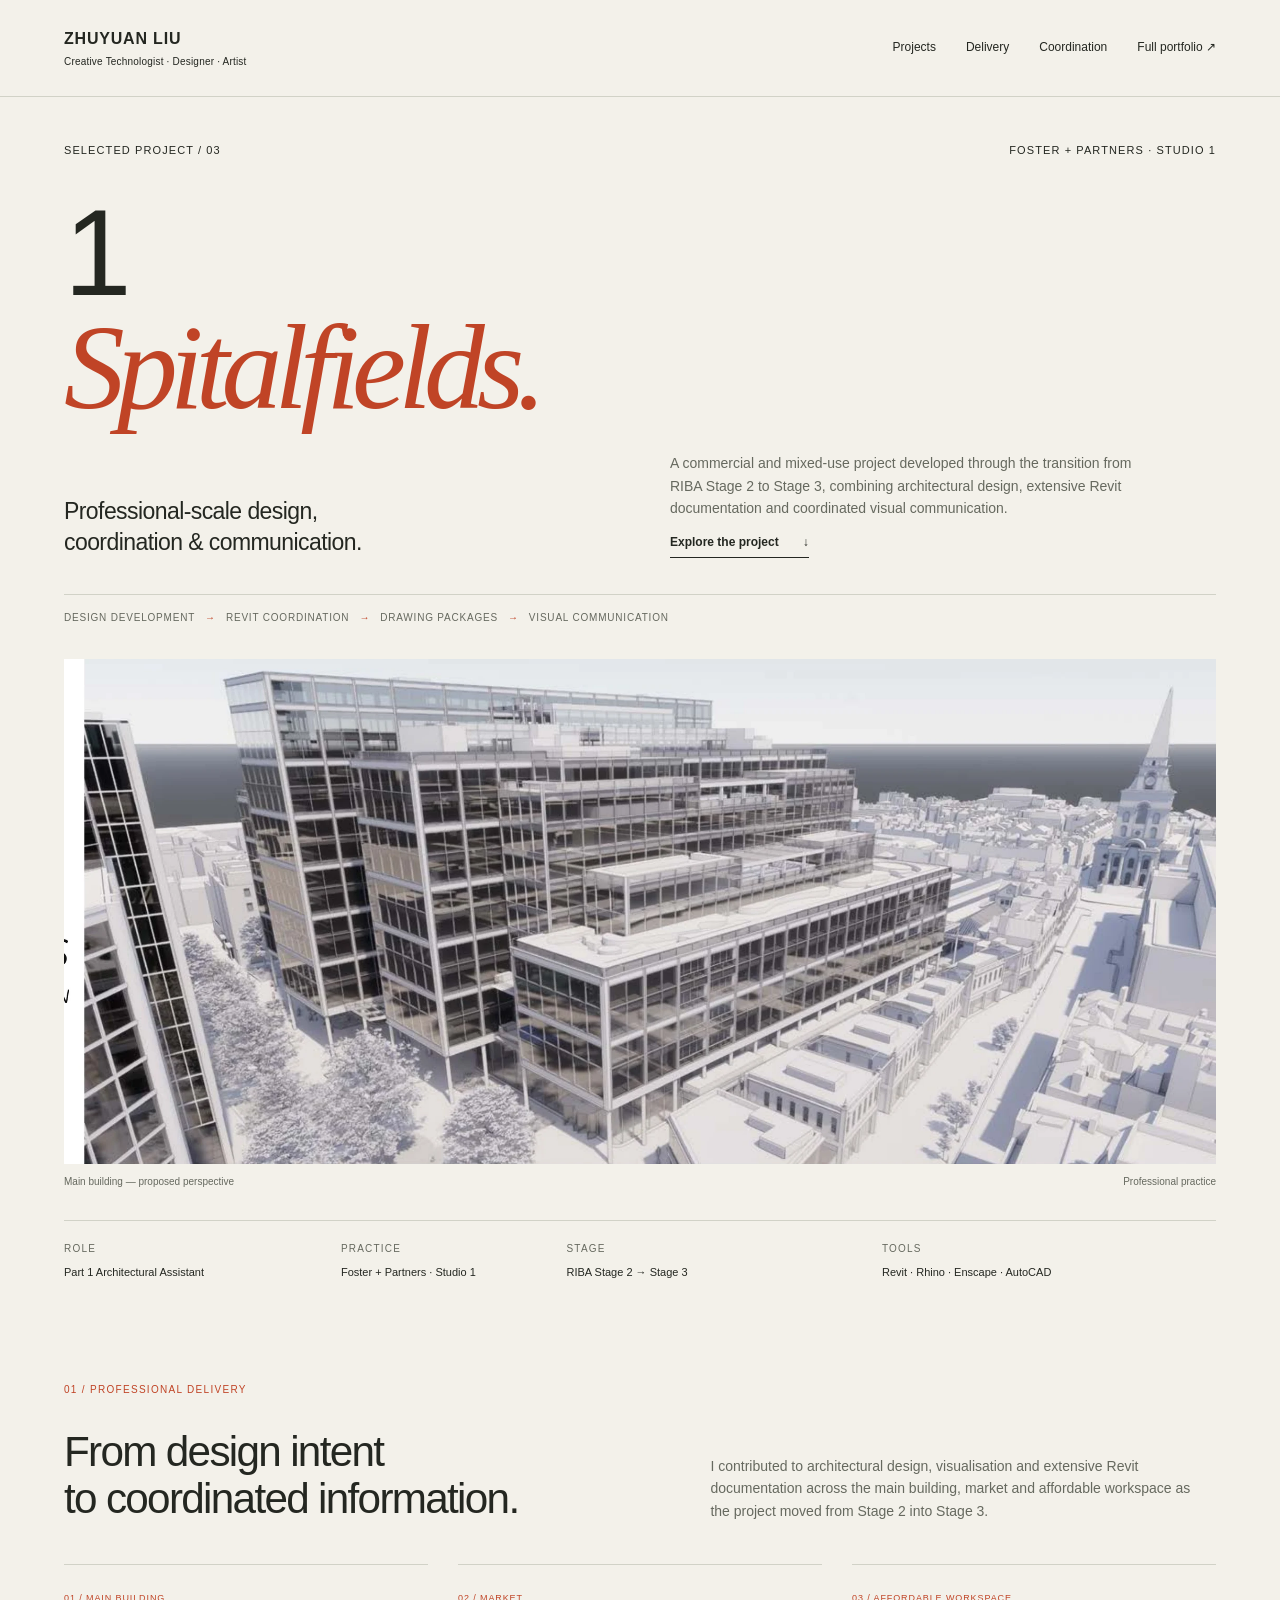
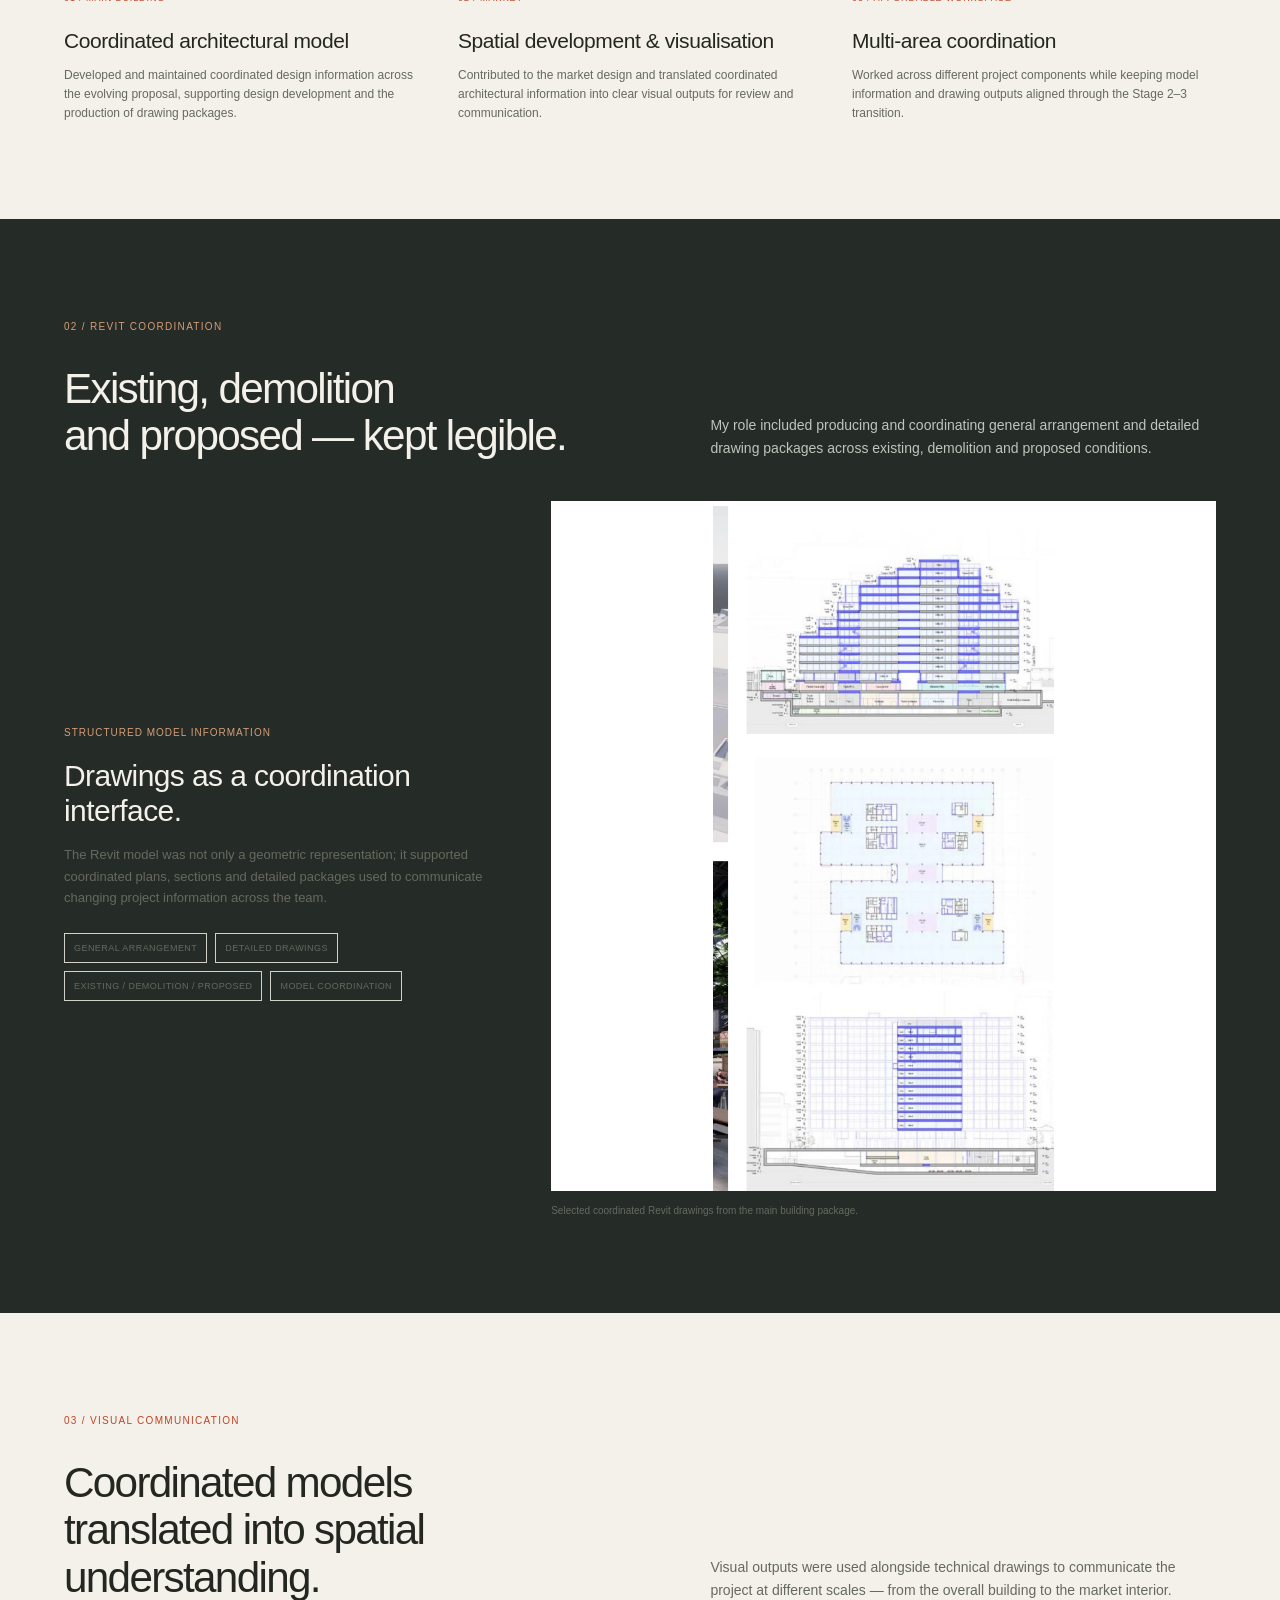
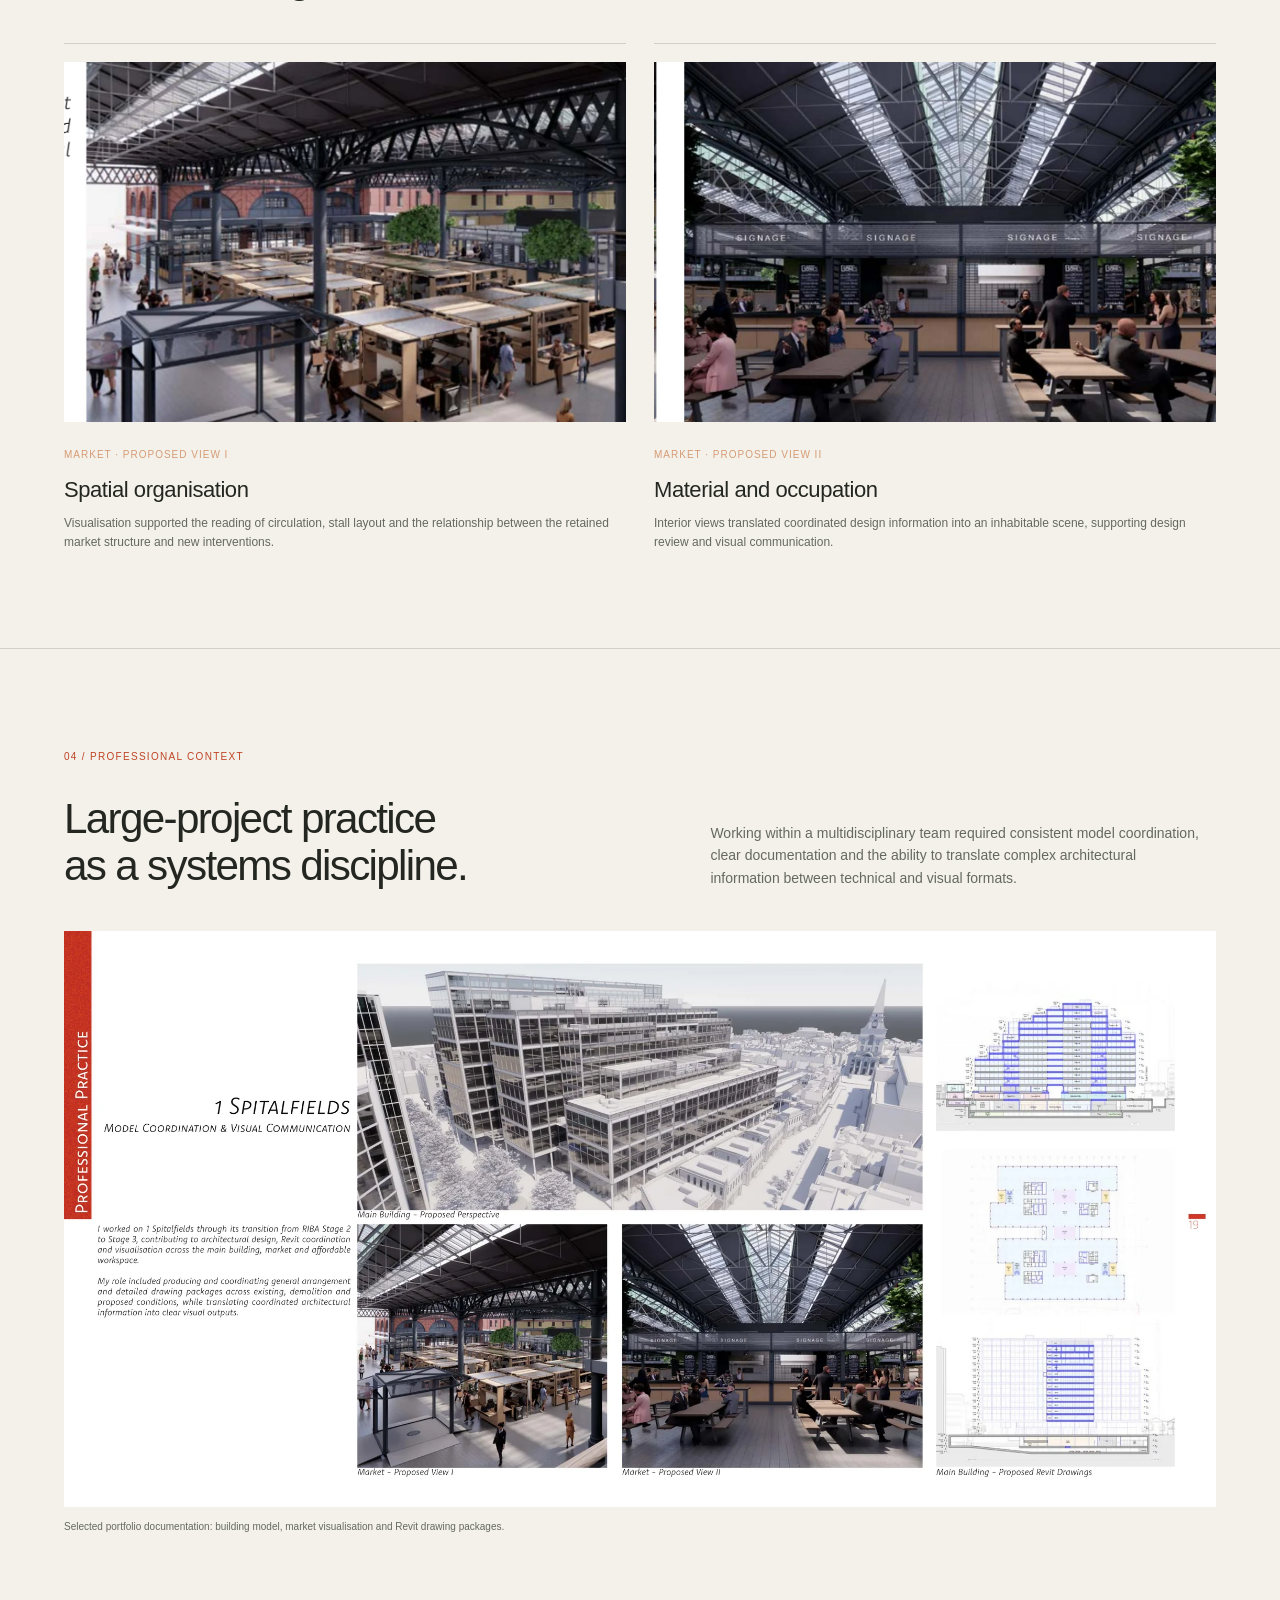
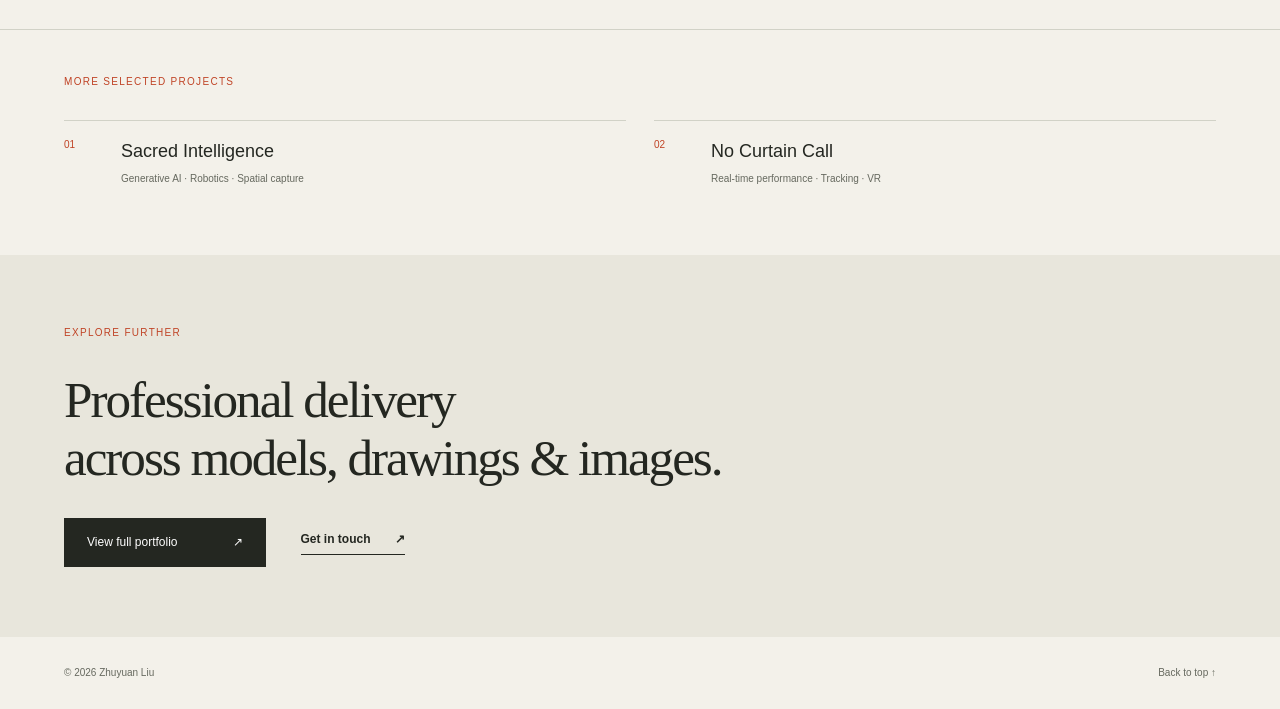
==== projects/1-spitalfields/index.html @ cf93a6d5 "Add files via upload" ====
<!doctype html>
<html lang="en"><head><meta charset="utf-8"><meta name="viewport" content="width=device-width,initial-scale=1"><title>1 Spitalfields — Zhuyuan Liu</title><meta name="description" content="Professional practice at Foster + Partners: architectural design, Revit model coordination, drawing packages and visual communication from RIBA Stage 2 to Stage 3."><meta name="theme-color" content="#f3f1ea"><link rel="icon" href="../../favicon.svg" type="image/svg+xml"><link rel="stylesheet" href="../../style.css"></head><body>
<a class="skip" href="#main">Skip to content</a><header class="header"><a class="wordmark" href="../../">ZHUYUAN LIU<span>Creative Technologist · Designer · Artist</span></a><nav aria-label="Main navigation"><a href="../../#projects">Projects</a><a href="#delivery">Delivery</a><a href="#coordination">Coordination</a><a href="../../Portfolio_Zhuyuan_Liu.pdf" target="_blank" rel="noopener">Full portfolio ↗</a></nav></header>
<main id="main"><section class="hero wrap project-hero" id="top"><div class="eyebrow"><span>Selected project / 03</span><span>Foster + Partners · Studio 1</span></div><h1>1<br><em>Spitalfields.</em></h1><div class="hero-intro"><p>Professional-scale design,<br>coordination & communication.</p><div><p class="intro-small">A commercial and mixed-use project developed through the transition from RIBA Stage 2 to Stage 3, combining architectural design, extensive Revit documentation and coordinated visual communication.</p><div class="hero-actions"><a class="text-link" href="#delivery">Explore the project <span>↓</span></a></div></div></div>
<div class="hero-flow"><span>Design development</span><i>→</i><span>Revit coordination</span><i>→</i><span>Drawing packages</span><i>→</i><span>Visual communication</span></div><figure class="hero-image"><img src="../../assets/spitalfields/hero.webp" alt="Proposed perspective of 1 Spitalfields coordinated architectural model" fetchpriority="high"><figcaption><span>Main building — proposed perspective</span><span>Professional practice</span></figcaption></figure>
<div class="project-meta"><div><span>Role</span>Part 1 Architectural Assistant</div><div><span>Practice</span>Foster + Partners · Studio 1</div><div><span>Stage</span>RIBA Stage 2 → Stage 3</div><div><span>Tools</span>Revit · Rhino · Enscape · AutoCAD</div></div></section>
<section class="wrap section" id="delivery"><div class="section-label">01 / Professional delivery</div><div class="section-heading"><h2>From design intent<br>to coordinated information.</h2><p>I contributed to architectural design, visualisation and extensive Revit documentation across the main building, market and affordable workspace as the project moved from Stage 2 into Stage 3.</p></div>
<div class="professional-grid"><article><span>01 / Main building</span><h3>Coordinated architectural model</h3><p>Developed and maintained coordinated design information across the evolving proposal, supporting design development and the production of drawing packages.</p></article><article><span>02 / Market</span><h3>Spatial development & visualisation</h3><p>Contributed to the market design and translated coordinated architectural information into clear visual outputs for review and communication.</p></article><article><span>03 / Affordable workspace</span><h3>Multi-area coordination</h3><p>Worked across different project components while keeping model information and drawing outputs aligned through the Stage 2–3 transition.</p></article></div></section>
<section class="system-section" id="coordination"><div class="wrap section"><div class="section-label">02 / Revit coordination</div><div class="section-heading"><h2>Existing, demolition<br>and proposed — kept legible.</h2><p>My role included producing and coordinating general arrangement and detailed drawing packages across existing, demolition and proposed conditions.</p></div><div class="case-grid coord-grid"><div class="case-copy"><span class="small-label">Structured model information</span><h3>Drawings as a coordination interface.</h3><p>The Revit model was not only a geometric representation; it supported coordinated plans, sections and detailed packages used to communicate changing project information across the team.</p><div class="tag-row"><span>General arrangement</span><span>Detailed drawings</span><span>Existing / demolition / proposed</span><span>Model coordination</span></div></div><figure class="drawing-figure"><img src="../../assets/spitalfields/drawings.webp" alt="Selected Revit plans, sections and elevations for 1 Spitalfields"><figcaption class="caption">Selected coordinated Revit drawings from the main building package.</figcaption></figure></div></div></section>
<section class="wrap section"><div class="section-label">03 / Visual communication</div><div class="section-heading"><h2>Coordinated models<br>translated into spatial understanding.</h2><p>Visual outputs were used alongside technical drawings to communicate the project at different scales — from the overall building to the market interior.</p></div><div class="performance-grid market-grid"><article><img src="../../assets/spitalfields/market1.webp" alt="Proposed market view within 1 Spitalfields"><span class="small-label">Market · proposed view I</span><h3>Spatial organisation</h3><p>Visualisation supported the reading of circulation, stall layout and the relationship between the retained market structure and new interventions.</p></article><article><img src="../../assets/spitalfields/market2.webp" alt="Second proposed market view within 1 Spitalfields"><span class="small-label">Market · proposed view II</span><h3>Material and occupation</h3><p>Interior views translated coordinated design information into an inhabitable scene, supporting design review and visual communication.</p></article></div></section>
<section class="wrap section outcome-strip"><div class="section-label">04 / Professional context</div><div class="section-heading"><h2>Large-project practice<br>as a systems discipline.</h2><p>Working within a multidisciplinary team required consistent model coordination, clear documentation and the ability to translate complex architectural information between technical and visual formats.</p></div><figure class="board-figure"><img src="../../assets/spitalfields/board.webp" alt="Portfolio board summarising 1 Spitalfields"><figcaption class="caption">Selected portfolio documentation: building model, market visualisation and Revit drawing packages.</figcaption></figure></section>
<section class="project-switch wrap"><div class="section-label">More selected projects</div><div class="switch-grid"><a href="../sacred-intelligence/"><span>01</span><strong>Sacred Intelligence</strong><small>Generative AI · Robotics · Spatial capture</small></a><a href="../no-curtain-call/"><span>02</span><strong>No Curtain Call</strong><small>Real-time performance · Tracking · VR</small></a></div></section>
<section class="closing"><div class="wrap"><span class="section-label">Explore further</span><h2>Professional delivery<br>across models, drawings & images.</h2><div class="closing-links"><a class="button" href="../../Portfolio_Zhuyuan_Liu.pdf" target="_blank" rel="noopener">View full portfolio <span>↗</span></a><a class="text-link" href="mailto:zhuyuan.liu@outlook.com">Get in touch <span>↗</span></a></div></div></section></main><footer class="wrap"><span>© 2026 Zhuyuan Liu</span><a href="#top">Back to top ↑</a></footer><script src="../../script.js"></script></body></html>
---- style.css ----
:root{--paper:#f3f1ea;--ink:#242721;--muted:#66695f;--line:#d1d2c7;--accent:#c04426;--dark:#252c27}*{box-sizing:border-box}html{scroll-behavior:smooth;scroll-padding-top:95px}body{margin:0;background:var(--paper);color:var(--ink);font-family:Arial,Helvetica,sans-serif;font-size:16px;line-height:1.6}a{color:inherit;text-decoration:none}button{font:inherit;cursor:pointer}img{max-width:100%;display:block}figure,p,h1,h2,h3{margin:0}button,a{-webkit-tap-highlight-color:transparent}a:focus-visible,button:focus-visible{outline:3px solid var(--accent);outline-offset:5px}.wrap{max-width:1440px;margin:auto;padding-left:64px;padding-right:64px}.header{display:flex;justify-content:space-between;align-items:center;padding:26px 64px;border-bottom:1px solid var(--line);max-width:1600px;margin:auto}.wordmark{font-size:16px;font-weight:700;letter-spacing:.05em}.wordmark span{display:block;font-size:10px;font-weight:400;letter-spacing:.02em;margin-top:2px}.header nav{display:flex;gap:30px;font-size:12px}.header nav a:hover,.text-link:hover{color:var(--accent)}.eyebrow{display:flex;justify-content:space-between;font-size:11px;text-transform:uppercase;letter-spacing:.1em;margin-top:45px}h1{font-size:clamp(70px,9.5vw,142px);line-height:.93;font-weight:400;letter-spacing:-.07em;margin:38px 0 28px}h1 em{font-family:Georgia,'Times New Roman',serif;font-weight:400;color:var(--accent);letter-spacing:-.065em}.hero-intro{display:grid;grid-template-columns:1fr 1fr;gap:60px;align-items:end;margin-bottom:36px}.hero-intro>p{font-size:23px;line-height:1.35;letter-spacing:-.025em}.intro-small{max-width:480px;font-size:14px;color:var(--muted);margin-bottom:13px}.text-link{font-size:12px;font-weight:700;display:inline-flex;gap:24px;align-items:center;border-bottom:1px solid currentColor;padding-bottom:5px}.hero-image img{width:100%;aspect-ratio:2.28;object-fit:cover;object-position:center 55%}.hero-image figcaption{display:flex;justify-content:space-between;font-size:10px;color:var(--muted);padding-top:10px}.project-meta{display:grid;grid-template-columns:1fr .8fr 1.15fr 1.3fr;gap:20px;font-size:11px;margin-top:30px;border-top:1px solid var(--line);padding-top:20px}.project-meta span{display:block;color:var(--muted);font-size:10px;text-transform:uppercase;letter-spacing:.12em;margin-bottom:7px}.section{padding-top:100px;padding-bottom:95px}.section-label{display:block;text-transform:uppercase;font-size:10px;letter-spacing:.13em;color:var(--accent);margin-bottom:30px}.section-heading{display:grid;grid-template-columns:1.15fr 1fr;gap:65px;align-items:end;margin-bottom:42px}h2{font-size:clamp(30px,3.3vw,49px);font-weight:400;line-height:1.12;letter-spacing:-.04em}.section-heading>p{font-size:14px;color:var(--muted);max-width:490px}.demo-grid{display:grid;grid-template-columns:1fr 1fr;gap:32px}.video-cover{position:relative;border:0;padding:0;background:#d8d8ce;width:100%;overflow:hidden;text-align:left;color:#fff}.video-cover img{width:100%;height:330px;object-fit:cover;transition:transform .5s}.video-cover:hover img{transform:scale(1.03)}.video-cover:after{content:'';position:absolute;inset:45% 0 0;background:linear-gradient(transparent,#0009);pointer-events:none}.play{position:absolute;left:24px;bottom:51px;border:1px solid #fff9;border-radius:50%;display:grid;place-items:center;width:48px;height:48px;background:#0003;z-index:1;font-size:15px;padding-left:3px}.video-label{position:absolute;bottom:17px;left:24px;z-index:1;font-size:11px}.card-heading{display:flex;gap:18px;align-items:center;margin:25px 0 14px}.card-heading>span{font-family:Georgia,serif;color:var(--accent);font-style:italic;font-size:24px}h3{font-size:20px;font-weight:400;line-height:1.3;letter-spacing:-.02em}.demo p{font-size:13px;color:var(--muted);max-width:530px;margin-bottom:20px}.system-section{background:var(--dark);color:#f3f1ea}.system-section .section-label{color:#d69c76}.system-section .section-heading>p,.system-section p{color:#bec5bc}.tabs{display:flex;gap:30px;border-bottom:1px solid #ffffff30;margin-bottom:35px}.tabs button{border:0;border-bottom:2px solid transparent;color:#bdc5bb;background:none;padding:15px 0;font-size:13px}.tabs button[aria-selected=true]{color:#fff;border-color:#d69c76}.pipeline{padding:0;list-style:none;display:grid;grid-template-columns:repeat(5,1fr);gap:20px;margin:0 0 50px}.pipeline li{border-top:1px solid #ffffff40;padding-top:15px;position:relative}.pipeline li:not(:last-child):after{content:'→';position:absolute;right:0;top:11px;color:#d69c76}.pipeline span{font-size:9px;text-transform:uppercase;letter-spacing:.08em;color:#a6b2a6}.pipeline h3{margin:19px 0 10px;font-size:19px}.pipeline p{font-size:12px;max-width:190px}.flow-detail{border-top:1px solid #ffffff30;padding-top:35px;display:grid;grid-template-columns:1fr 1fr;gap:60px}.small-label{font-size:10px;color:#d69c76;text-transform:uppercase;letter-spacing:.1em}.flow-detail h3{font-size:25px;margin:13px 0}.flow-detail p{font-size:13px}.stats{display:flex;gap:50px;margin-top:25px}.stats strong{display:block;font-family:Georgia,serif;font-weight:400;font-size:32px}.stats span{font-size:10px;color:#bec5bc}.mural-strip{display:grid;grid-template-columns:repeat(4,1fr);gap:8px}.mural-strip img{width:100%;aspect-ratio:.65;object-fit:cover}.caption{font-size:10px!important;color:var(--muted);margin-top:12px;line-height:1.5}.detail-img{width:100%;max-height:280px;object-fit:contain;background:#fff}.decisions{display:grid;grid-template-columns:repeat(4,1fr);gap:30px;margin-bottom:65px}.decisions article{border-top:1px solid var(--line);padding-top:18px}.decisions article>span{font-size:11px;color:var(--accent)}.decisions h3{margin:20px 0 12px}.decisions p{font-size:13px;color:var(--muted)}.prototype-heading{display:flex;justify-content:space-between;align-items:start;gap:40px;margin-bottom:22px}.prototype-heading p{max-width:420px;font-size:12px;color:var(--muted)}.prototype-grid{display:grid;grid-template-columns:repeat(3,1fr);gap:22px}.prototype-grid img{width:100%;height:250px;object-fit:cover}.prototype-grid figcaption{font-size:11px;margin-top:14px;display:flex;gap:15px}.prototype-grid figcaption span{color:var(--accent)}.review{border-top:1px solid var(--line)}.review-grid{display:grid;grid-template-columns:1.25fr 1fr;gap:30px;margin-bottom:28px}.review-grid img{width:100%;height:360px;object-fit:cover}.closing{background:#e8e6dc;padding:70px 0}.closing h2{font-family:Georgia,serif;font-size:clamp(36px,4vw,58px);line-height:1.14}.closing p{font-size:13px;color:var(--muted);margin-top:20px}.closing-links{display:flex;gap:35px;align-items:center;margin-top:30px}.button{background:var(--ink);color:#fff;padding:15px 23px;font-size:12px;display:inline-flex;gap:55px}.button:hover{background:var(--accent)}footer{display:flex;justify-content:space-between;padding-top:28px!important;padding-bottom:28px!important;font-size:10px;color:var(--muted)}dialog{width:min(1000px,94vw);padding:20px;background:var(--paper);color:var(--ink);border:0;max-height:95vh}dialog::backdrop{background:#141b17dc}.dialog-bar{display:flex;justify-content:space-between;gap:20px;align-items:center;margin-bottom:16px;font-size:13px}#close-video{background:none;border:1px solid var(--line);padding:8px 13px;font-size:12px}#video-frame{aspect-ratio:16/9;background:#111}#video-frame iframe{width:100%;height:100%;border:0}dialog>p{font-size:12px;margin-top:14px}dialog>p a{text-decoration:underline}.skip{position:fixed;top:-60px;left:10px;background:white;padding:10px;z-index:10}.skip:focus{top:10px}[hidden]{display:none!important}
@media(min-width:1600px){.header{padding-left:144px;padding-right:144px}}
@media(max-width:900px){.wrap{padding-left:30px;padding-right:30px}.header{padding:22px 30px}.header nav{gap:18px}.project-meta{grid-template-columns:1fr 1fr}.section-heading{gap:35px;grid-template-columns:1fr 1fr}.video-cover img{height:260px}.decisions{grid-template-columns:1fr 1fr}.pipeline{gap:12px}.pipeline h3{font-size:16px}.flow-detail{gap:30px}.review-grid img{height:280px}.prototype-grid img{height:190px}}
@media(max-width:600px){.wrap{padding-left:22px;padding-right:22px}.header{padding:20px 22px;align-items:start}.wordmark{font-size:14px}.wordmark span{font-size:8px;max-width:165px}.header nav a:not(:last-child){display:none}.header nav{font-size:10px;padding-top:4px}.eyebrow{margin-top:28px;font-size:8px;gap:18px}.eyebrow span:last-child{text-align:right;max-width:150px}h1{font-size:clamp(64px,16vw,95px);margin-top:30px}.hero-intro{grid-template-columns:1fr;gap:20px;margin-bottom:27px}.hero-intro>p{font-size:21px}.hero-image img{aspect-ratio:1.35}.hero-image figcaption{font-size:8px;gap:20px}.hero-image figcaption span:last-child{text-align:right}.project-meta{font-size:10px;gap:19px}.section{padding-top:65px;padding-bottom:60px}.section-label{margin-bottom:22px}.section-heading{grid-template-columns:1fr;gap:20px;margin-bottom:30px}h2{font-size:34px}.section-heading>p{font-size:13px}.demo-grid{grid-template-columns:1fr;gap:40px}.video-cover img{height:auto;aspect-ratio:1.5}.tabs{gap:22px}.tabs button{font-size:11px}.pipeline{grid-template-columns:1fr;margin-bottom:32px;gap:0}.pipeline li{display:grid;grid-template-columns:90px 1fr;padding:17px 0;column-gap:10px}.pipeline span{grid-row:1/3;font-size:8px;padding-top:5px}.pipeline h3{margin:0 0 5px;font-size:18px}.pipeline p{max-width:none;font-size:12px}.pipeline li:not(:last-child):after{content:none}.flow-detail{grid-template-columns:1fr;gap:28px}.stats{gap:35px}.mural-strip img{aspect-ratio:.8}.decisions{gap:28px 20px;margin-bottom:40px}.decisions h3{font-size:19px;margin-top:12px}.decisions p{font-size:12px}.prototype-heading{display:block}.prototype-heading p{margin-top:12px}.prototype-grid{gap:12px;grid-template-columns:1fr}.prototype-grid img{height:auto;max-height:360px;object-fit:cover}.prototype-grid figure{margin-bottom:16px}.review-grid{grid-template-columns:1fr;gap:24px}.review-grid img{height:auto}.closing{padding:55px 0}.closing-links{gap:25px}.button{gap:20px;padding:13px 17px}.closing-links .text-link{font-size:11px}dialog{padding:12px}.dialog-bar{font-size:11px}}
@media(prefers-reduced-motion:reduce){html{scroll-behavior:auto}*{transition:none!important}}

/* BytePlus case-study additions */
.hero-actions{display:flex;gap:26px;align-items:center;flex-wrap:wrap}.button-link{border:0;background:none;color:inherit;padding:0}.hero-flow{display:flex;align-items:center;gap:10px;flex-wrap:wrap;border-top:1px solid var(--line);padding:15px 0 17px;margin-bottom:16px;font-size:10px;text-transform:uppercase;letter-spacing:.08em;color:var(--muted)}.hero-flow span{white-space:nowrap}.hero-flow i{font-style:normal;color:var(--accent)}.hero-flow strong{font-weight:400;color:var(--accent);margin:0 3px}.capture-section{border-top:1px solid var(--line)}.capture-grid{display:grid;grid-template-columns:1fr 1fr;gap:34px;margin-bottom:52px}.capture-story{border-top:1px solid var(--line);padding-top:20px}.capture-story h3{font-size:26px;max-width:540px;margin:13px 0 14px}.capture-story>p{font-size:13px;color:var(--muted);max-width:570px;margin-bottom:24px}.capture-reel{margin-top:8px}.capture-reel img{height:310px;object-position:center}.capture-survey figure{margin-top:24px}.capture-survey figure img{width:100%;height:310px;object-fit:contain;background:#eceae2}.capture-pipeline{list-style:none;padding:0;margin:0;display:grid;grid-template-columns:repeat(6,1fr);gap:15px}.capture-pipeline li{border-top:1px solid var(--line);padding:14px 8px 0 0;min-height:125px}.capture-pipeline li>span{display:block;color:var(--accent);font-size:9px;letter-spacing:.1em;margin-bottom:18px}.capture-pipeline strong{display:block;font-size:15px;font-weight:400;margin-bottom:8px}.capture-pipeline small{display:block;color:var(--muted);font-size:10px;line-height:1.45}.capture-principle{margin-top:34px;border-left:2px solid var(--accent);padding:4px 0 4px 18px;display:flex;gap:28px;align-items:baseline}.capture-principle span{font-size:9px;text-transform:uppercase;letter-spacing:.1em;color:var(--muted);white-space:nowrap}.capture-principle p{font-family:Georgia,'Times New Roman',serif;font-size:19px;font-style:italic}.operation{border-top:1px solid var(--line)}.operation-grid{display:grid;grid-template-columns:repeat(4,1fr);gap:30px;margin-bottom:46px}.operation-grid article{border-top:1px solid var(--line);padding-top:18px}.operation-grid article>span{font-size:9px;text-transform:uppercase;letter-spacing:.1em;color:var(--accent)}.operation-grid h3{margin:18px 0 11px;font-size:19px}.operation-grid p{font-size:12px;color:var(--muted)}.evidence-grid{display:grid;grid-template-columns:1.55fr .65fr;gap:28px;align-items:start}.evidence-grid img{width:100%;background:#fff}.evidence-wide img{max-height:430px;object-fit:contain}.evidence-small img{max-height:430px;object-fit:cover}
@media(max-width:900px){.capture-grid{gap:26px}.capture-story h3{font-size:22px}.capture-reel img,.capture-survey figure img{height:250px}.capture-pipeline{grid-template-columns:repeat(3,1fr);row-gap:26px}.operation-grid{grid-template-columns:1fr 1fr}.evidence-grid{grid-template-columns:1.25fr .75fr}}
@media(max-width:600px){.hero-actions{gap:18px}.hero-flow{gap:7px;font-size:8px;line-height:1.45}.capture-grid{grid-template-columns:1fr;gap:42px}.capture-story h3{font-size:23px}.capture-reel img,.capture-survey figure img{height:auto}.capture-pipeline{grid-template-columns:1fr 1fr;gap:20px 16px}.capture-pipeline li{min-height:110px}.capture-principle{display:block}.capture-principle p{margin-top:8px;font-size:17px}.operation-grid{grid-template-columns:1fr;gap:24px}.evidence-grid{grid-template-columns:1fr}}


/* Technical project book */
.documentation{border-top:1px solid var(--line)}
.doc-card{display:grid;grid-template-columns:1.25fr .75fr;gap:56px;border-top:1px solid var(--line);padding-top:28px}
.doc-copy h3{font-size:28px;max-width:620px;margin:14px 0 14px;font-weight:400;line-height:1.2}
.doc-copy>p{font-size:13px;color:var(--muted);max-width:650px}
.doc-topics{display:flex;flex-wrap:wrap;gap:8px;margin:26px 0 30px;max-width:700px}
.doc-topics span{border:1px solid var(--line);padding:8px 10px;font-size:9px;text-transform:uppercase;letter-spacing:.06em;color:var(--muted)}
.doc-button{width:max-content}
.doc-index{border-left:1px solid var(--line);padding-left:28px}
.doc-index div{display:grid;grid-template-columns:55px 1fr;border-top:1px solid var(--line);padding:16px 0 17px}
.doc-index div:first-child{border-top:0;padding-top:0}
.doc-index span{grid-row:1/3;color:var(--accent);font-size:10px;letter-spacing:.08em}
.doc-index strong{font-size:13px;font-weight:400}
.doc-index small{font-size:10px;color:var(--muted);margin-top:5px}
@media(max-width:900px){.doc-card{gap:34px}.doc-index{padding-left:22px}}
@media(max-width:600px){.doc-card{grid-template-columns:1fr;gap:38px}.doc-copy h3{font-size:23px}.doc-index{border-left:0;border-top:1px solid var(--line);padding:24px 0 0}.doc-topics{margin:22px 0 26px}.closing-links{flex-wrap:wrap}}

/* v4 multi-project portfolio */
.landing-hero{padding-top:76px;padding-bottom:82px;border-bottom:1px solid var(--line)}
.landing-hero h1{max-width:1050px;margin-bottom:56px}.landing-intro{display:grid;grid-template-columns:1.2fr .8fr;gap:80px;align-items:start}.landing-intro p:first-child{font-family:Georgia,'Times New Roman',serif;font-size:28px;line-height:1.25}.landing-intro p:last-child{max-width:470px;font-size:13px;color:var(--muted);line-height:1.65}
.landing-projects{padding-top:75px;padding-bottom:90px}.project-card{display:grid;grid-template-columns:1.25fr .75fr;gap:34px;border-top:1px solid var(--line);padding-top:22px;margin-bottom:66px;color:inherit}.project-card-row{display:grid;grid-template-columns:1fr 1fr;gap:34px}.project-card-row .project-card{display:block;margin-bottom:0}.project-card figure{overflow:hidden;background:#e7e4dc}.project-card figure img{width:100%;height:100%;object-fit:cover;transition:transform .45s ease}.project-card.feature figure{aspect-ratio:1.8}.project-card-row figure{aspect-ratio:1.45;margin-bottom:22px}.project-card:hover figure img{transform:scale(1.015)}.project-card-copy>span{font-size:9px;text-transform:uppercase;letter-spacing:.1em;color:var(--accent)}.project-card-copy h2{margin:14px 0 18px;font-size:clamp(36px,4.4vw,68px);line-height:.95}.project-card-row .project-card-copy h2{font-size:clamp(32px,3vw,48px)}.project-card-copy p{font-size:13px;color:var(--muted);max-width:520px;line-height:1.65;margin-bottom:20px}.project-card-copy small{font-size:9px;text-transform:uppercase;letter-spacing:.06em;color:var(--muted)}
.landing-note{background:var(--ink);color:#f2f0e8;padding:72px 0}.landing-note .section-label{color:#aab1aa}.landing-capabilities{display:grid;grid-template-columns:repeat(3,1fr);gap:32px;margin-top:36px}.landing-capabilities div{border-top:1px solid #59615b;padding-top:17px}.landing-capabilities strong{display:block;font-family:Georgia,serif;font-size:22px;font-weight:400;margin-bottom:11px}.landing-capabilities span{font-size:11px;color:#b8beb9;line-height:1.55}
.project-hero .hero-image img{max-height:650px;object-fit:cover}.case-grid{display:grid;grid-template-columns:1.18fr .82fr;gap:44px;align-items:center}.case-grid figure img{width:100%;max-height:610px;object-fit:cover}.case-copy h3{font-size:30px;font-weight:400;line-height:1.18;margin:14px 0 16px}.case-copy p{font-size:13px;color:var(--muted);line-height:1.65}.two-up figure img{object-fit:contain;background:#ebe9e1}.compact-pipeline{grid-template-columns:repeat(4,1fr)}
.performance-grid{display:grid;grid-template-columns:1fr 1fr;gap:28px}.performance-grid article{border-top:1px solid var(--line);padding-top:18px}.performance-grid img{width:100%;height:390px;object-fit:cover;margin-bottom:18px}.performance-grid h3{font-size:22px;font-weight:400;margin:10px 0 10px}.performance-grid p{font-size:12px;color:var(--muted);line-height:1.6}.outcome-strip{border-top:1px solid var(--line)}.board-figure img{width:100%;max-height:780px;object-fit:contain;background:#ebe9e1}
.project-switch{padding-top:44px;padding-bottom:64px;border-top:1px solid var(--line)}.switch-grid{display:grid;grid-template-columns:1fr 1fr;gap:28px}.switch-grid a{border-top:1px solid var(--line);padding:16px 0 4px;display:grid;grid-template-columns:45px 1fr;gap:5px 12px;color:inherit}.switch-grid span{grid-row:1/3;color:var(--accent);font-size:10px}.switch-grid strong{font-size:18px;font-weight:400}.switch-grid small{font-size:10px;color:var(--muted)}
.professional-grid{display:grid;grid-template-columns:repeat(3,1fr);gap:30px}.professional-grid article{border-top:1px solid var(--line);padding-top:18px}.professional-grid span{font-size:9px;text-transform:uppercase;letter-spacing:.1em;color:var(--accent)}.professional-grid h3{font-size:21px;font-weight:400;margin:18px 0 12px}.professional-grid p{font-size:12px;color:var(--muted);line-height:1.6}.coord-grid{grid-template-columns:.8fr 1.2fr}.drawing-figure img{max-height:690px!important;object-fit:contain!important;background:#fff}.tag-row{display:flex;flex-wrap:wrap;gap:8px;margin-top:24px}.tag-row span{border:1px solid var(--line);padding:7px 9px;font-size:9px;color:var(--muted);text-transform:uppercase;letter-spacing:.05em}.market-grid img{height:360px}
@media(max-width:900px){.landing-intro{gap:35px}.project-card{grid-template-columns:1fr 1fr}.case-grid{gap:28px}.performance-grid img{height:300px}.professional-grid{grid-template-columns:1fr 1fr}.coord-grid{grid-template-columns:1fr 1fr}}
@media(max-width:600px){.landing-hero{padding-top:46px;padding-bottom:55px}.landing-intro{grid-template-columns:1fr;gap:20px}.landing-intro p:first-child{font-size:22px}.project-card,.project-card-row{grid-template-columns:1fr}.project-card.feature figure,.project-card-row figure{aspect-ratio:1.35}.project-card.feature .project-card-copy{margin-top:20px}.project-card-row{gap:52px}.landing-capabilities{grid-template-columns:1fr;gap:25px}.case-grid,.performance-grid,.coord-grid{grid-template-columns:1fr}.case-grid{gap:28px}.compact-pipeline{grid-template-columns:1fr}.performance-grid img,.market-grid img{height:auto;max-height:420px}.professional-grid{grid-template-columns:1fr}.switch-grid{grid-template-columns:1fr}.project-hero .hero-image img{height:auto}.board-figure img{max-height:none}}
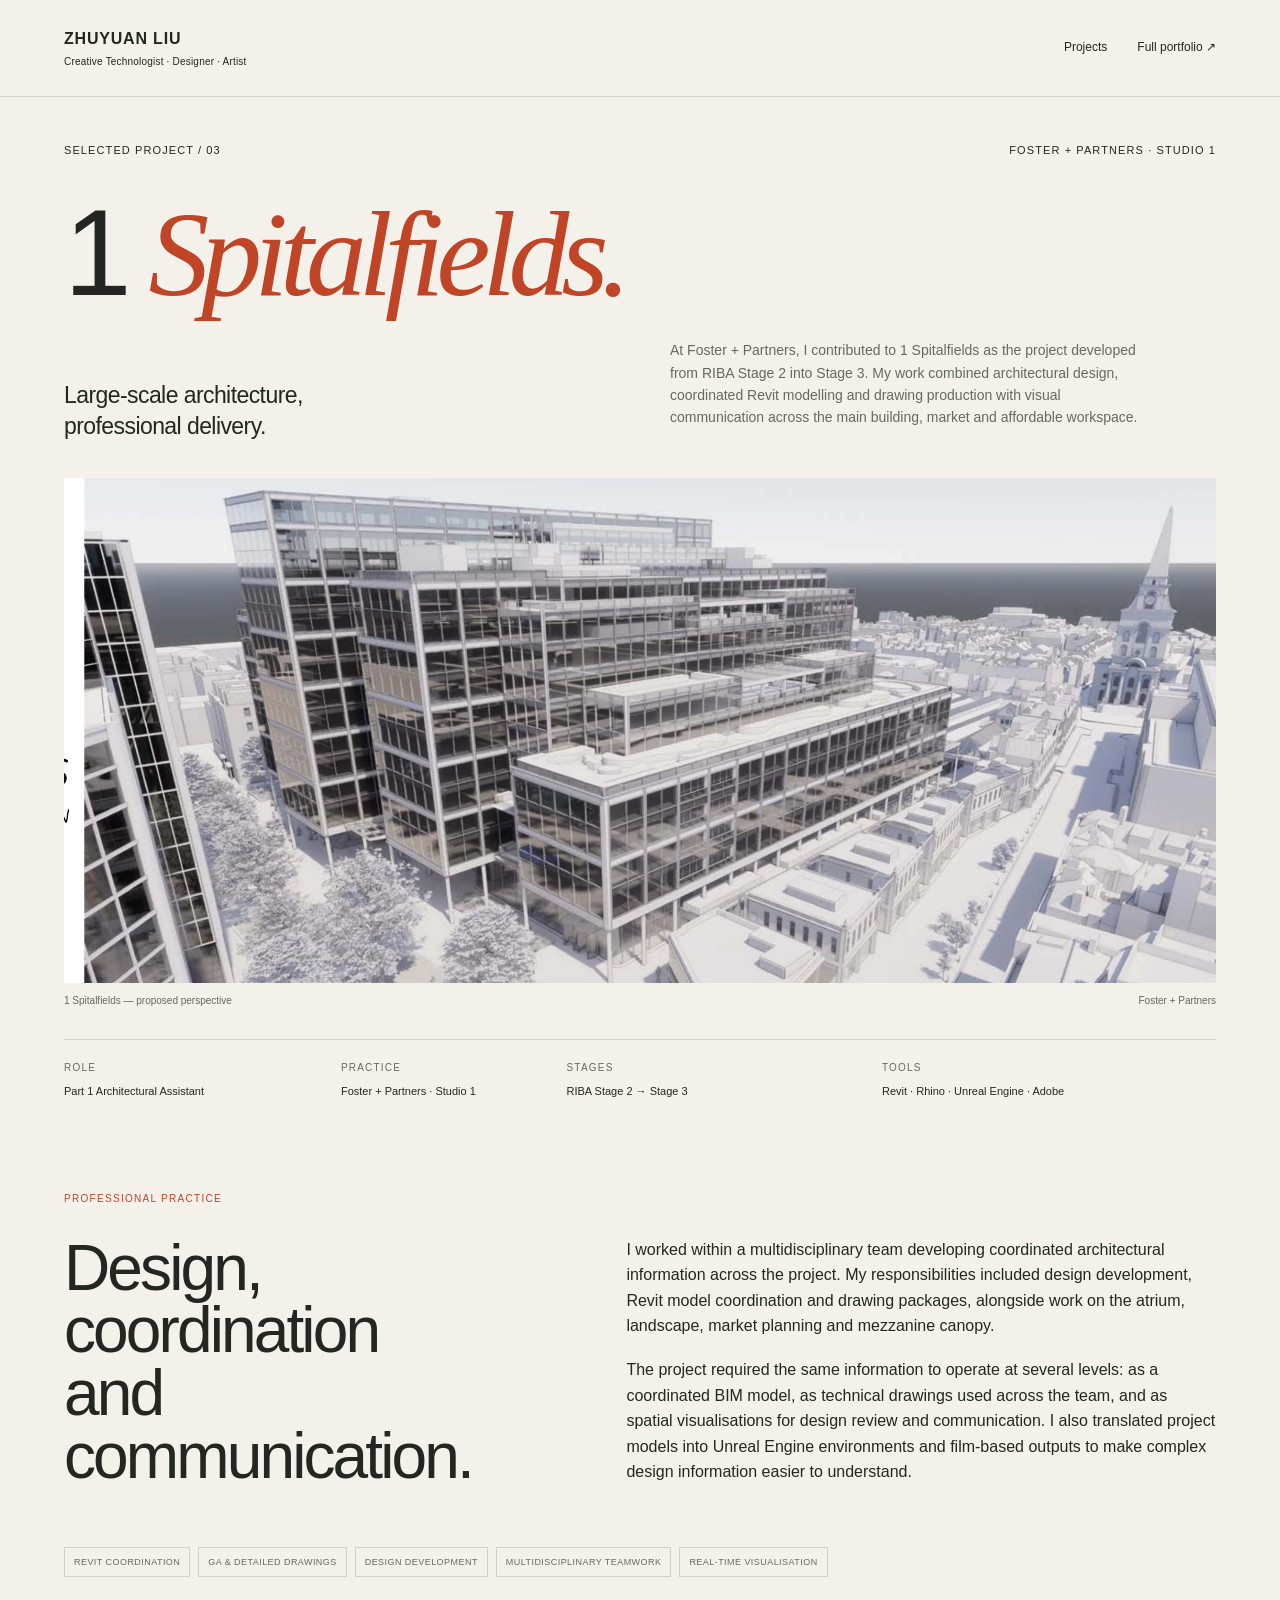
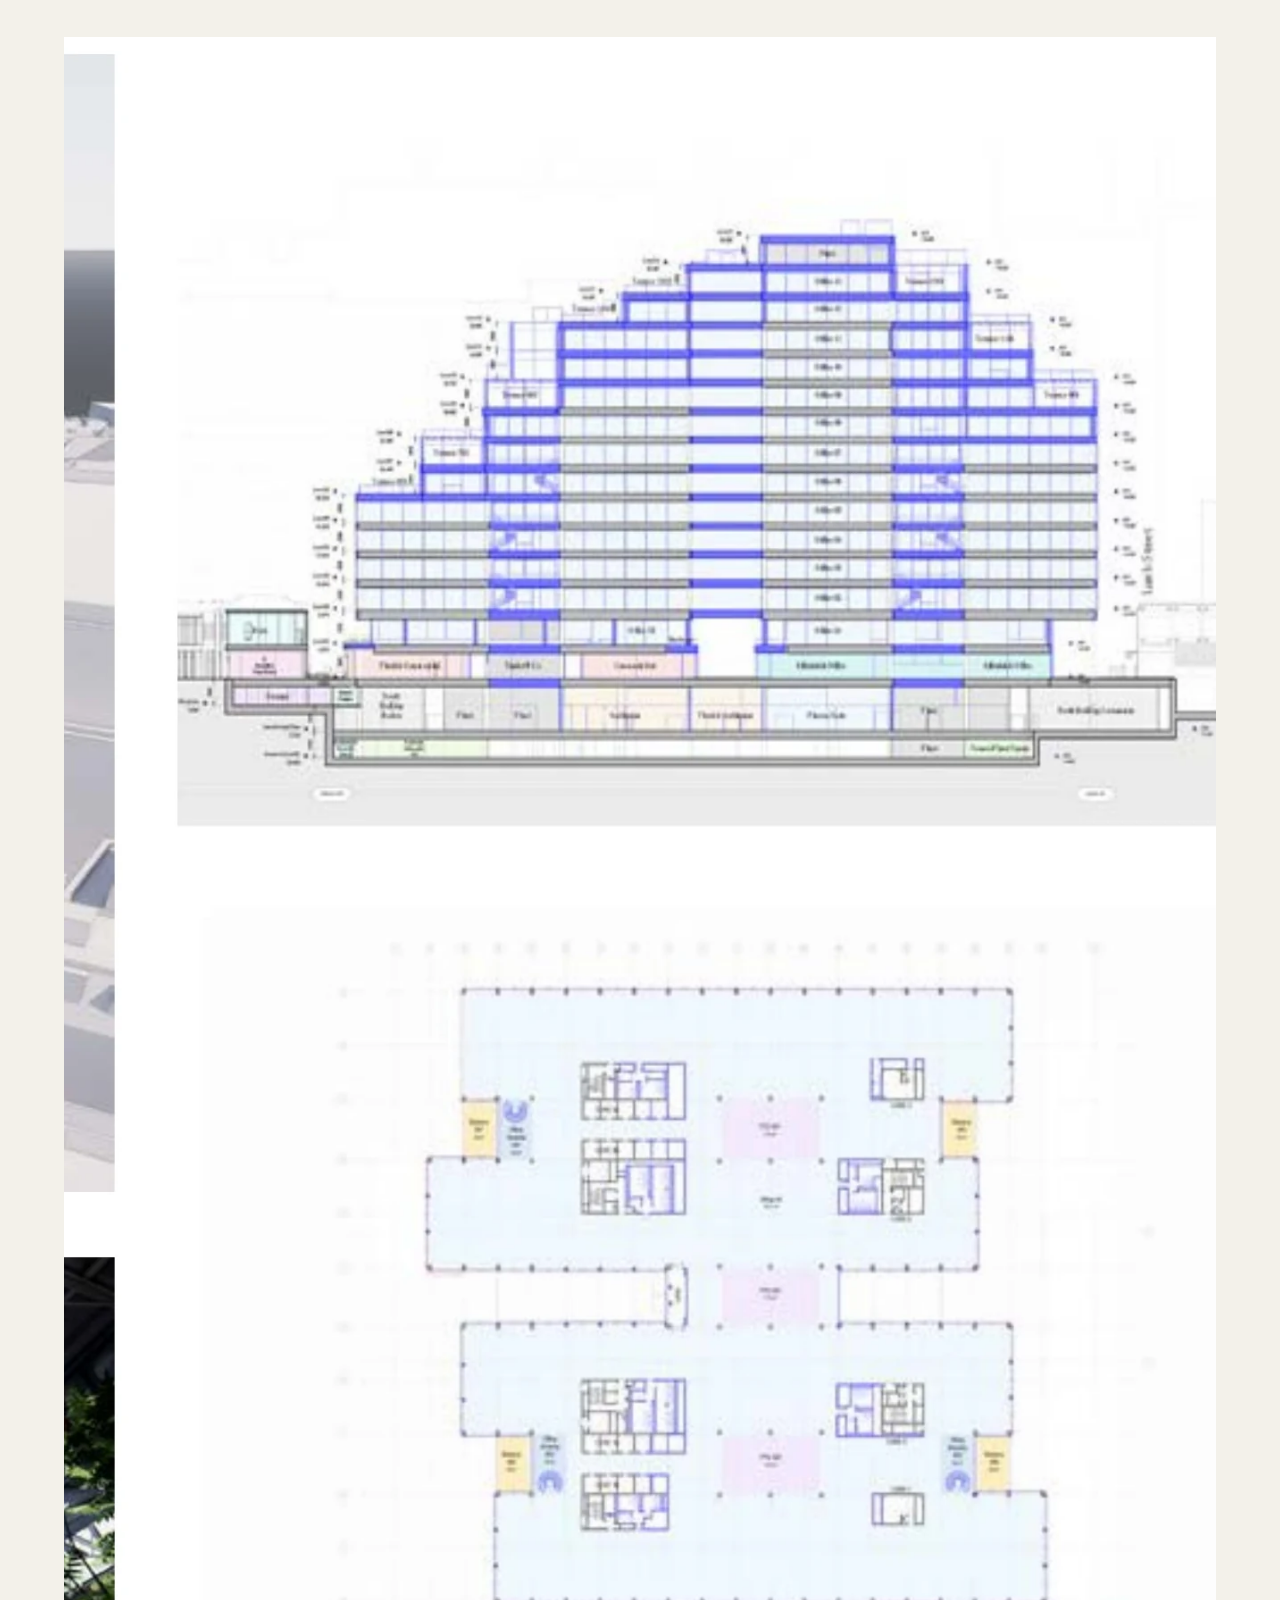
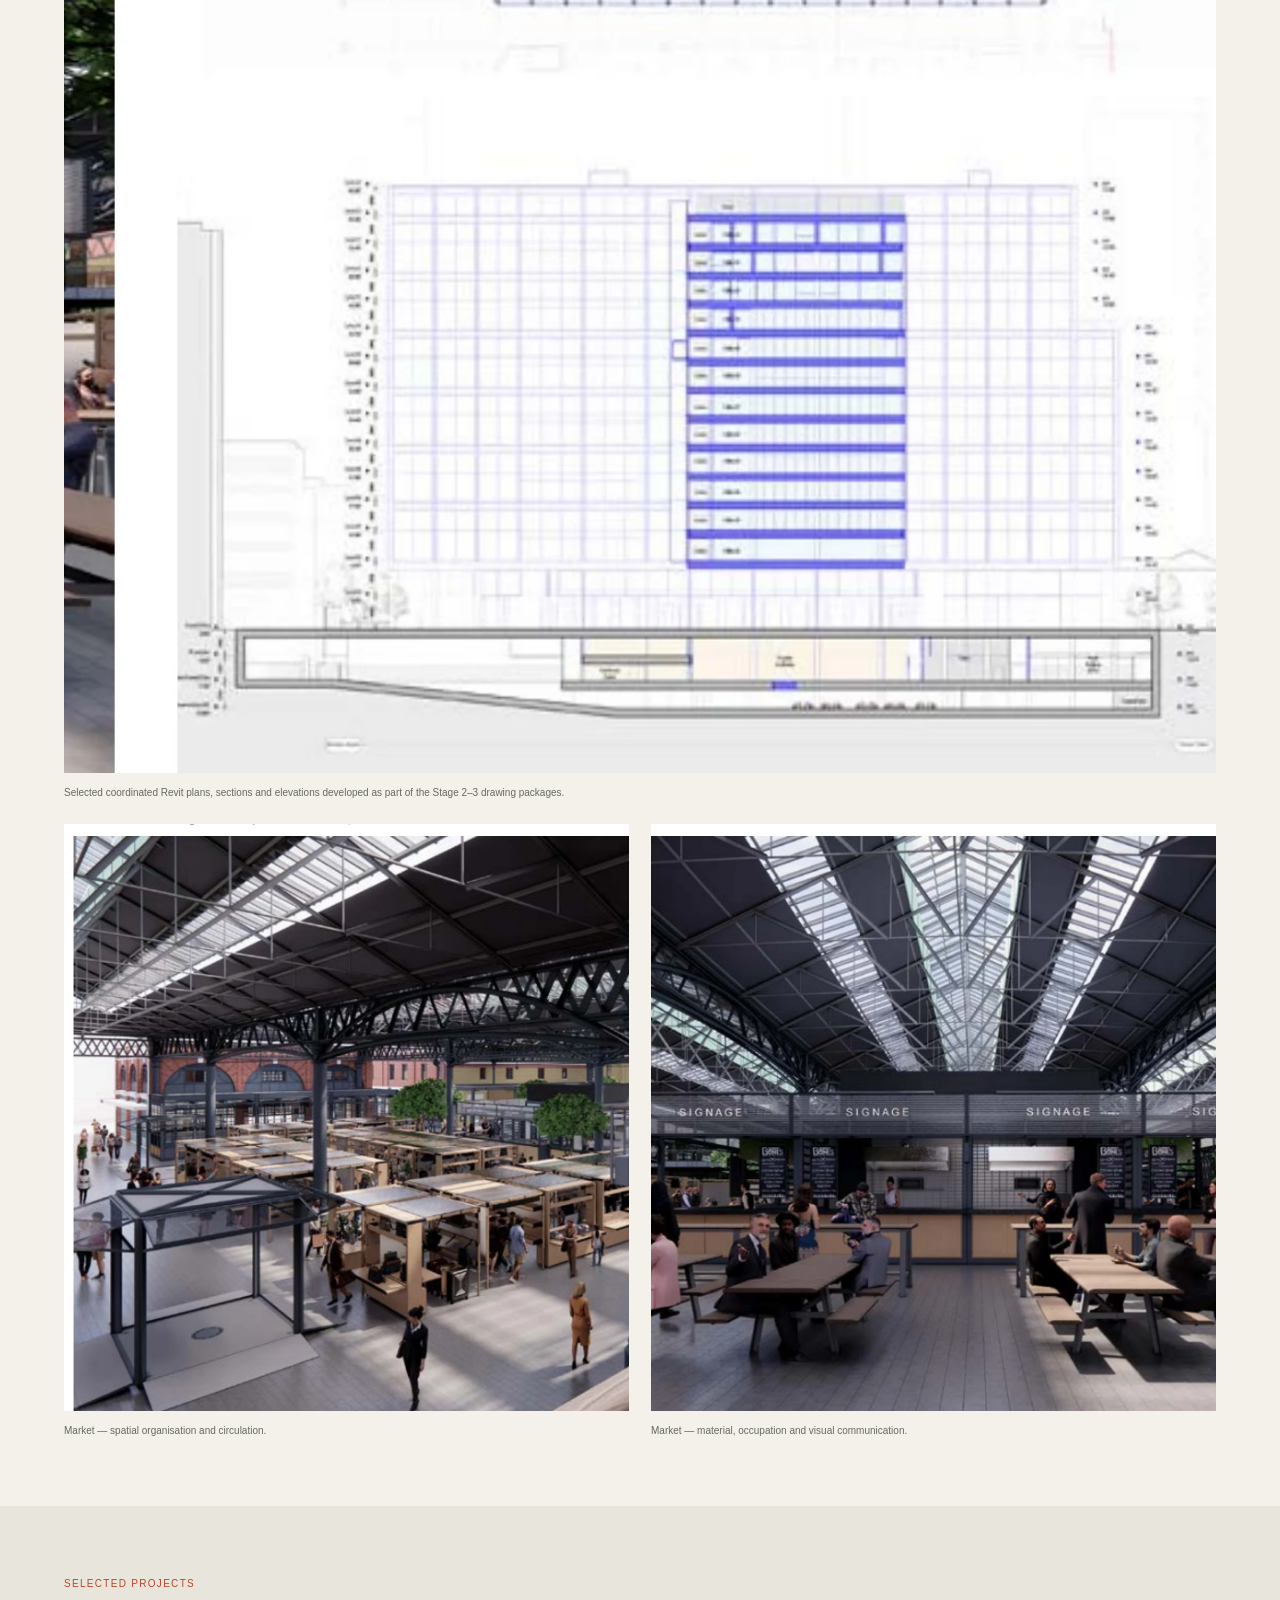
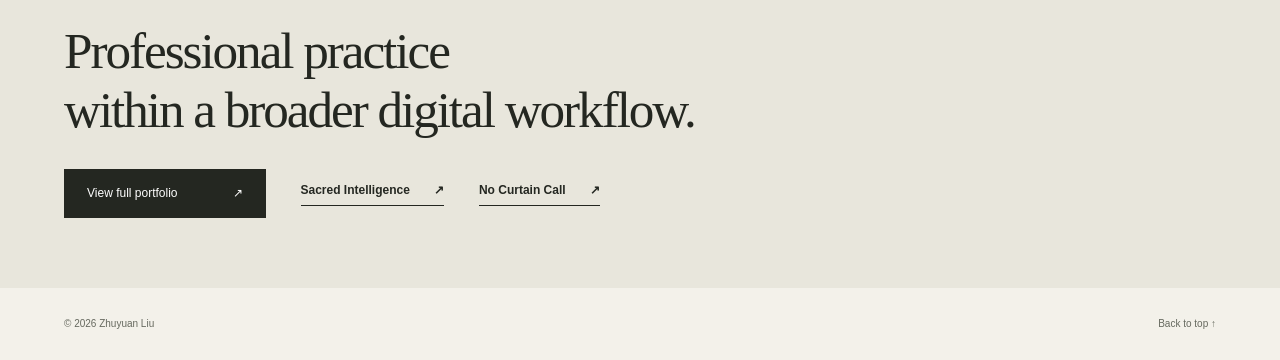
==== commit f43dbf70: "Add files via upload" ====
--- a/projects/1-spitalfields/index.html
+++ b/projects/1-spitalfields/index.html
@@ -1,13 +1,104 @@
 <!doctype html>
-<html lang="en"><head><meta charset="utf-8"><meta name="viewport" content="width=device-width,initial-scale=1"><title>1 Spitalfields — Zhuyuan Liu</title><meta name="description" content="Professional practice at Foster + Partners: architectural design, Revit model coordination, drawing packages and visual communication from RIBA Stage 2 to Stage 3."><meta name="theme-color" content="#f3f1ea"><link rel="icon" href="../../favicon.svg" type="image/svg+xml"><link rel="stylesheet" href="../../style.css"></head><body>
-<a class="skip" href="#main">Skip to content</a><header class="header"><a class="wordmark" href="../../">ZHUYUAN LIU<span>Creative Technologist · Designer · Artist</span></a><nav aria-label="Main navigation"><a href="../../#projects">Projects</a><a href="#delivery">Delivery</a><a href="#coordination">Coordination</a><a href="../../Portfolio_Zhuyuan_Liu.pdf" target="_blank" rel="noopener">Full portfolio ↗</a></nav></header>
-<main id="main"><section class="hero wrap project-hero" id="top"><div class="eyebrow"><span>Selected project / 03</span><span>Foster + Partners · Studio 1</span></div><h1>1<br><em>Spitalfields.</em></h1><div class="hero-intro"><p>Professional-scale design,<br>coordination & communication.</p><div><p class="intro-small">A commercial and mixed-use project developed through the transition from RIBA Stage 2 to Stage 3, combining architectural design, extensive Revit documentation and coordinated visual communication.</p><div class="hero-actions"><a class="text-link" href="#delivery">Explore the project <span>↓</span></a></div></div></div>
-<div class="hero-flow"><span>Design development</span><i>→</i><span>Revit coordination</span><i>→</i><span>Drawing packages</span><i>→</i><span>Visual communication</span></div><figure class="hero-image"><img src="../../assets/spitalfields/hero.webp" alt="Proposed perspective of 1 Spitalfields coordinated architectural model" fetchpriority="high"><figcaption><span>Main building — proposed perspective</span><span>Professional practice</span></figcaption></figure>
-<div class="project-meta"><div><span>Role</span>Part 1 Architectural Assistant</div><div><span>Practice</span>Foster + Partners · Studio 1</div><div><span>Stage</span>RIBA Stage 2 → Stage 3</div><div><span>Tools</span>Revit · Rhino · Enscape · AutoCAD</div></div></section>
-<section class="wrap section" id="delivery"><div class="section-label">01 / Professional delivery</div><div class="section-heading"><h2>From design intent<br>to coordinated information.</h2><p>I contributed to architectural design, visualisation and extensive Revit documentation across the main building, market and affordable workspace as the project moved from Stage 2 into Stage 3.</p></div>
-<div class="professional-grid"><article><span>01 / Main building</span><h3>Coordinated architectural model</h3><p>Developed and maintained coordinated design information across the evolving proposal, supporting design development and the production of drawing packages.</p></article><article><span>02 / Market</span><h3>Spatial development & visualisation</h3><p>Contributed to the market design and translated coordinated architectural information into clear visual outputs for review and communication.</p></article><article><span>03 / Affordable workspace</span><h3>Multi-area coordination</h3><p>Worked across different project components while keeping model information and drawing outputs aligned through the Stage 2–3 transition.</p></article></div></section>
-<section class="system-section" id="coordination"><div class="wrap section"><div class="section-label">02 / Revit coordination</div><div class="section-heading"><h2>Existing, demolition<br>and proposed — kept legible.</h2><p>My role included producing and coordinating general arrangement and detailed drawing packages across existing, demolition and proposed conditions.</p></div><div class="case-grid coord-grid"><div class="case-copy"><span class="small-label">Structured model information</span><h3>Drawings as a coordination interface.</h3><p>The Revit model was not only a geometric representation; it supported coordinated plans, sections and detailed packages used to communicate changing project information across the team.</p><div class="tag-row"><span>General arrangement</span><span>Detailed drawings</span><span>Existing / demolition / proposed</span><span>Model coordination</span></div></div><figure class="drawing-figure"><img src="../../assets/spitalfields/drawings.webp" alt="Selected Revit plans, sections and elevations for 1 Spitalfields"><figcaption class="caption">Selected coordinated Revit drawings from the main building package.</figcaption></figure></div></div></section>
-<section class="wrap section"><div class="section-label">03 / Visual communication</div><div class="section-heading"><h2>Coordinated models<br>translated into spatial understanding.</h2><p>Visual outputs were used alongside technical drawings to communicate the project at different scales — from the overall building to the market interior.</p></div><div class="performance-grid market-grid"><article><img src="../../assets/spitalfields/market1.webp" alt="Proposed market view within 1 Spitalfields"><span class="small-label">Market · proposed view I</span><h3>Spatial organisation</h3><p>Visualisation supported the reading of circulation, stall layout and the relationship between the retained market structure and new interventions.</p></article><article><img src="../../assets/spitalfields/market2.webp" alt="Second proposed market view within 1 Spitalfields"><span class="small-label">Market · proposed view II</span><h3>Material and occupation</h3><p>Interior views translated coordinated design information into an inhabitable scene, supporting design review and visual communication.</p></article></div></section>
-<section class="wrap section outcome-strip"><div class="section-label">04 / Professional context</div><div class="section-heading"><h2>Large-project practice<br>as a systems discipline.</h2><p>Working within a multidisciplinary team required consistent model coordination, clear documentation and the ability to translate complex architectural information between technical and visual formats.</p></div><figure class="board-figure"><img src="../../assets/spitalfields/board.webp" alt="Portfolio board summarising 1 Spitalfields"><figcaption class="caption">Selected portfolio documentation: building model, market visualisation and Revit drawing packages.</figcaption></figure></section>
-<section class="project-switch wrap"><div class="section-label">More selected projects</div><div class="switch-grid"><a href="../sacred-intelligence/"><span>01</span><strong>Sacred Intelligence</strong><small>Generative AI · Robotics · Spatial capture</small></a><a href="../no-curtain-call/"><span>02</span><strong>No Curtain Call</strong><small>Real-time performance · Tracking · VR</small></a></div></section>
-<section class="closing"><div class="wrap"><span class="section-label">Explore further</span><h2>Professional delivery<br>across models, drawings & images.</h2><div class="closing-links"><a class="button" href="../../Portfolio_Zhuyuan_Liu.pdf" target="_blank" rel="noopener">View full portfolio <span>↗</span></a><a class="text-link" href="mailto:zhuyuan.liu@outlook.com">Get in touch <span>↗</span></a></div></div></section></main><footer class="wrap"><span>© 2026 Zhuyuan Liu</span><a href="#top">Back to top ↑</a></footer><script src="../../script.js"></script></body></html>+<html lang="en">
+<head>
+<meta charset="utf-8">
+<meta name="viewport" content="width=device-width,initial-scale=1">
+<title>1 Spitalfields — Zhuyuan Liu</title>
+<meta name="description" content="Professional practice at Foster + Partners on 1 Spitalfields, combining architectural design, coordinated Revit delivery and visual communication across RIBA Stages 2–3.">
+<meta name="theme-color" content="#f3f1ea">
+<link rel="icon" href="../../favicon.svg" type="image/svg+xml">
+<link rel="stylesheet" href="../../style.css">
+</head>
+<body>
+<a class="skip" href="#main">Skip to content</a>
+
+<header class="header">
+  <a class="wordmark" href="../../">ZHUYUAN LIU<span>Creative Technologist · Designer · Artist</span></a>
+  <nav aria-label="Main navigation">
+    <a href="../../#projects">Projects</a>
+    <a href="../../Portfolio_Zhuyuan_Liu.pdf" target="_blank" rel="noopener">Full portfolio ↗</a>
+  </nav>
+</header>
+
+<main id="main">
+<section class="hero wrap project-hero" id="top">
+  <div class="eyebrow">
+    <span>Selected project / 03</span>
+    <span>Foster + Partners · Studio 1</span>
+  </div>
+
+  <h1>1 <em>Spitalfields.</em></h1>
+
+  <div class="hero-intro">
+    <p>Large-scale architecture,<br>professional delivery.</p>
+    <div>
+      <p class="intro-small">At Foster + Partners, I contributed to 1 Spitalfields as the project developed from RIBA Stage 2 into Stage 3. My work combined architectural design, coordinated Revit modelling and drawing production with visual communication across the main building, market and affordable workspace.</p>
+    </div>
+  </div>
+
+  <figure class="hero-image">
+    <img src="../../assets/spitalfields/hero.webp" alt="Proposed perspective of 1 Spitalfields" fetchpriority="high">
+    <figcaption><span>1 Spitalfields — proposed perspective</span><span>Foster + Partners</span></figcaption>
+  </figure>
+
+  <div class="project-meta">
+    <div><span>Role</span>Part 1 Architectural Assistant</div>
+    <div><span>Practice</span>Foster + Partners · Studio 1</div>
+    <div><span>Stages</span>RIBA Stage 2 → Stage 3</div>
+    <div><span>Tools</span>Revit · Rhino · Unreal Engine · Adobe</div>
+  </div>
+</section>
+
+<section class="wrap section spitalfields-single">
+  <div class="section-label">Professional practice</div>
+
+  <div class="spitalfields-copy">
+    <h2>Design, coordination<br>and communication.</h2>
+    <div>
+      <p>I worked within a multidisciplinary team developing coordinated architectural information across the project. My responsibilities included design development, Revit model coordination and drawing packages, alongside work on the atrium, landscape, market planning and mezzanine canopy.</p>
+      <p>The project required the same information to operate at several levels: as a coordinated BIM model, as technical drawings used across the team, and as spatial visualisations for design review and communication. I also translated project models into Unreal Engine environments and film-based outputs to make complex design information easier to understand.</p>
+    </div>
+  </div>
+
+  <div class="tag-row spitalfields-tags">
+    <span>Revit coordination</span>
+    <span>GA & detailed drawings</span>
+    <span>Design development</span>
+    <span>Multidisciplinary teamwork</span>
+    <span>Real-time visualisation</span>
+  </div>
+
+  <figure class="spitalfields-wide">
+    <img src="../../assets/spitalfields/drawings.webp" alt="Selected coordinated Revit drawings for 1 Spitalfields" loading="lazy">
+    <figcaption class="caption">Selected coordinated Revit plans, sections and elevations developed as part of the Stage 2–3 drawing packages.</figcaption>
+  </figure>
+
+  <div class="spitalfields-gallery">
+    <figure>
+      <img src="../../assets/spitalfields/market1.webp" alt="Proposed market view at 1 Spitalfields" loading="lazy">
+      <figcaption class="caption">Market — spatial organisation and circulation.</figcaption>
+    </figure>
+    <figure>
+      <img src="../../assets/spitalfields/market2.webp" alt="Second proposed market view at 1 Spitalfields" loading="lazy">
+      <figcaption class="caption">Market — material, occupation and visual communication.</figcaption>
+    </figure>
+  </div>
+</section>
+
+<section class="closing">
+  <div class="wrap">
+    <span class="section-label">Selected projects</span>
+    <h2>Professional practice<br>within a broader digital workflow.</h2>
+    <div class="closing-links">
+      <a class="button" href="../../Portfolio_Zhuyuan_Liu.pdf" target="_blank" rel="noopener">View full portfolio <span>↗</span></a>
+      <a class="text-link" href="../sacred-intelligence/">Sacred Intelligence <span>↗</span></a>
+      <a class="text-link" href="../no-curtain-call/">No Curtain Call <span>↗</span></a>
+    </div>
+  </div>
+</section>
+</main>
+
+<footer class="wrap"><span>© 2026 Zhuyuan Liu</span><a href="#top">Back to top ↑</a></footer>
+<script src="../../script.js"></script>
+</body>
+</html>
--- a/style.css
+++ b/style.css
@@ -38,3 +38,21 @@
 .professional-grid{display:grid;grid-template-columns:repeat(3,1fr);gap:30px}.professional-grid article{border-top:1px solid var(--line);padding-top:18px}.professional-grid span{font-size:9px;text-transform:uppercase;letter-spacing:.1em;color:var(--accent)}.professional-grid h3{font-size:21px;font-weight:400;margin:18px 0 12px}.professional-grid p{font-size:12px;color:var(--muted);line-height:1.6}.coord-grid{grid-template-columns:.8fr 1.2fr}.drawing-figure img{max-height:690px!important;object-fit:contain!important;background:#fff}.tag-row{display:flex;flex-wrap:wrap;gap:8px;margin-top:24px}.tag-row span{border:1px solid var(--line);padding:7px 9px;font-size:9px;color:var(--muted);text-transform:uppercase;letter-spacing:.05em}.market-grid img{height:360px}
 @media(max-width:900px){.landing-intro{gap:35px}.project-card{grid-template-columns:1fr 1fr}.case-grid{gap:28px}.performance-grid img{height:300px}.professional-grid{grid-template-columns:1fr 1fr}.coord-grid{grid-template-columns:1fr 1fr}}
 @media(max-width:600px){.landing-hero{padding-top:46px;padding-bottom:55px}.landing-intro{grid-template-columns:1fr;gap:20px}.landing-intro p:first-child{font-size:22px}.project-card,.project-card-row{grid-template-columns:1fr}.project-card.feature figure,.project-card-row figure{aspect-ratio:1.35}.project-card.feature .project-card-copy{margin-top:20px}.project-card-row{gap:52px}.landing-capabilities{grid-template-columns:1fr;gap:25px}.case-grid,.performance-grid,.coord-grid{grid-template-columns:1fr}.case-grid{gap:28px}.compact-pipeline{grid-template-columns:1fr}.performance-grid img,.market-grid img{height:auto;max-height:420px}.professional-grid{grid-template-columns:1fr}.switch-grid{grid-template-columns:1fr}.project-hero .hero-image img{height:auto}.board-figure img{max-height:none}}
+
+.video-embed{position:relative;width:100%;aspect-ratio:16/9;background:#171a17;overflow:hidden;margin-top:34px}.video-embed iframe{position:absolute;inset:0;width:100%;height:100%;border:0}
+
+
+.spitalfields-single{padding-top:90px}
+.spitalfields-copy{display:grid;grid-template-columns:minmax(0,.9fr) minmax(0,1.1fr);gap:80px;align-items:start;max-width:1200px}
+.spitalfields-copy h2{margin:0;font-size:clamp(40px,5vw,74px);line-height:.98;font-weight:400;letter-spacing:-.045em}
+.spitalfields-copy p{margin:0 0 18px;max-width:760px}
+.spitalfields-tags{margin:44px 0 60px}
+.spitalfields-wide{margin:0}
+.spitalfields-wide img{width:100%;display:block}
+.spitalfields-gallery{display:grid;grid-template-columns:1fr 1fr;gap:22px;margin-top:24px}
+.spitalfields-gallery figure{margin:0}
+.spitalfields-gallery img{width:100%;height:100%;max-height:620px;object-fit:cover;display:block}
+@media(max-width:800px){
+  .spitalfields-copy{grid-template-columns:1fr;gap:28px}
+  .spitalfields-gallery{grid-template-columns:1fr}
+}
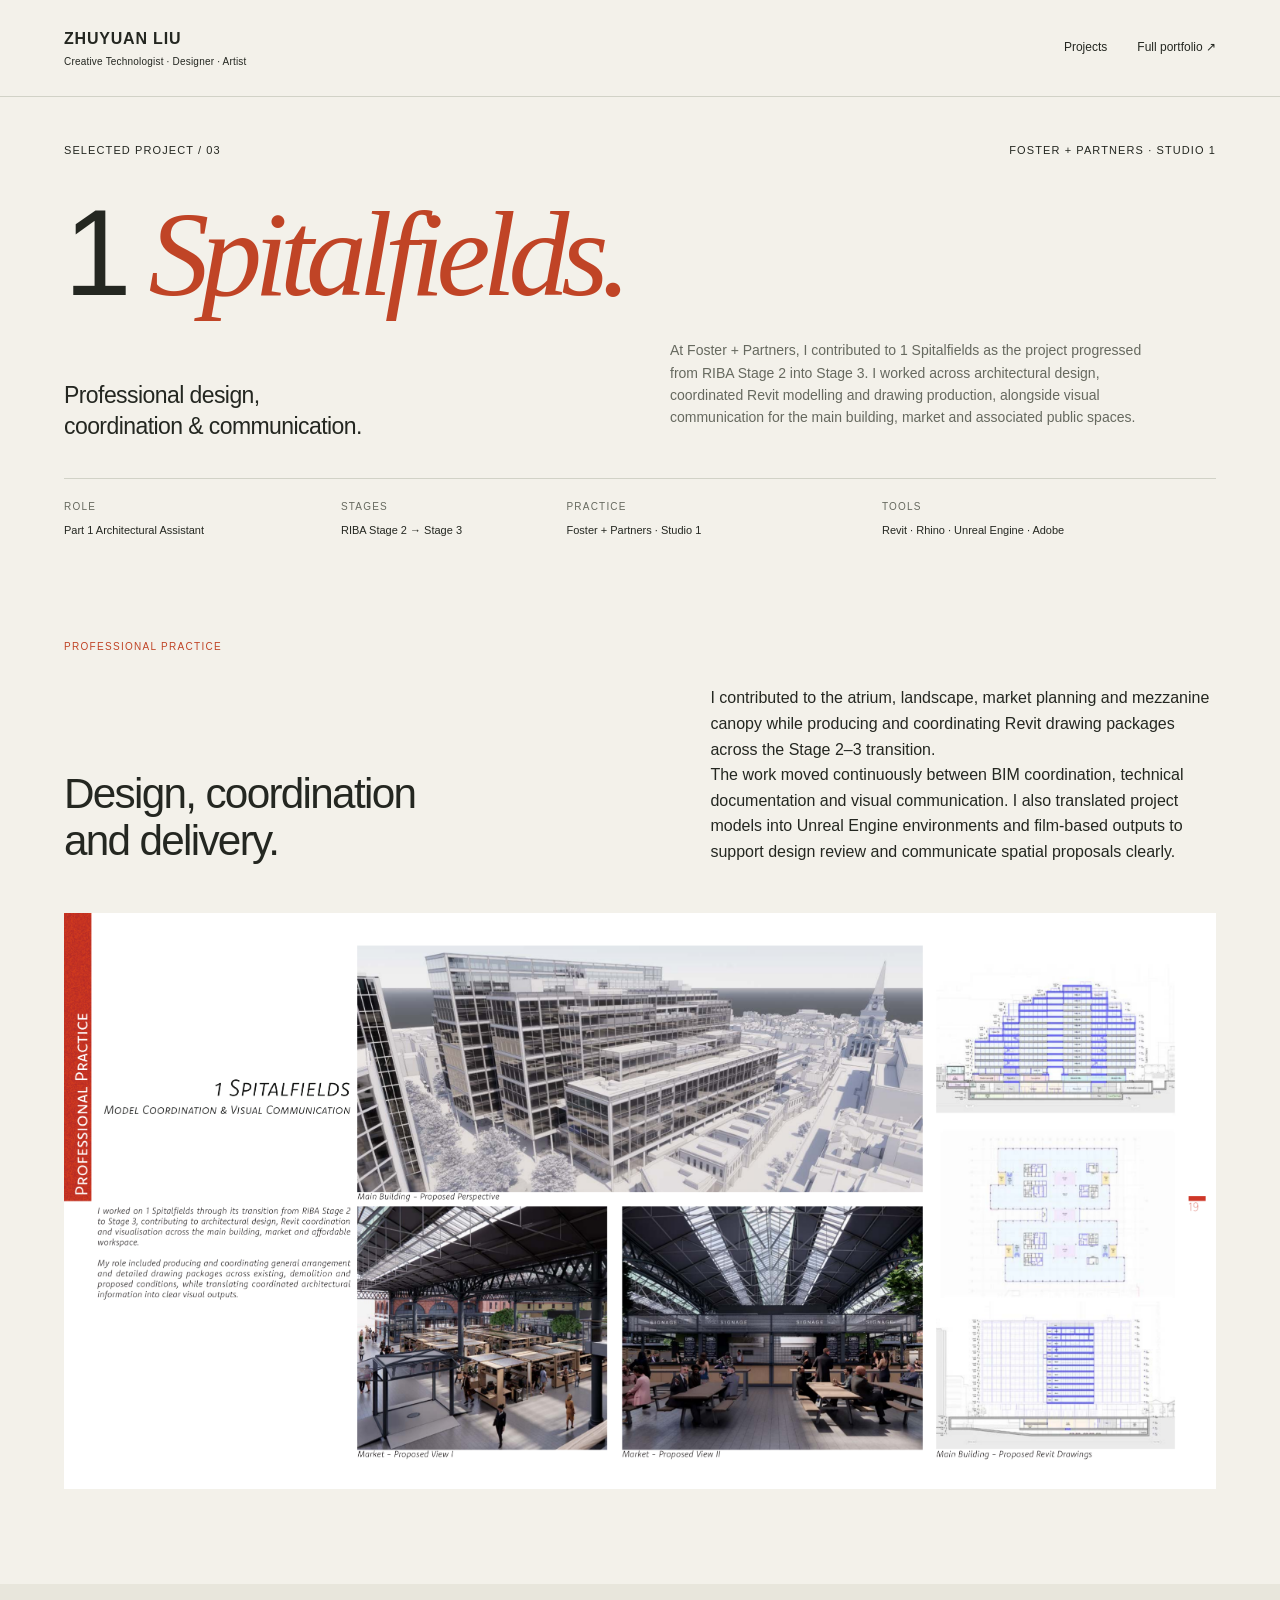
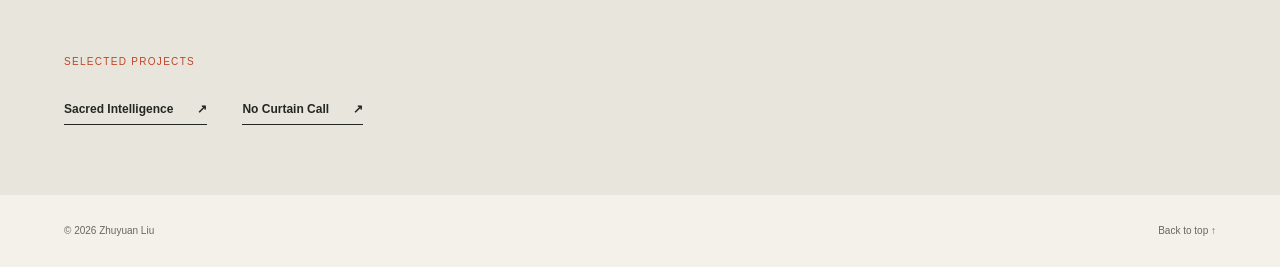
==== commit 4980320c: "Add files via upload" ====
--- a/projects/1-spitalfields/index.html
+++ b/projects/1-spitalfields/index.html
@@ -4,7 +4,7 @@
 <meta charset="utf-8">
 <meta name="viewport" content="width=device-width,initial-scale=1">
 <title>1 Spitalfields — Zhuyuan Liu</title>
-<meta name="description" content="Professional practice at Foster + Partners on 1 Spitalfields, combining architectural design, coordinated Revit delivery and visual communication across RIBA Stages 2–3.">
+<meta name="description" content="Professional practice at Foster + Partners on 1 Spitalfields, covering architectural design, coordinated Revit delivery and visual communication across RIBA Stages 2–3.">
 <meta name="theme-color" content="#f3f1ea">
 <link rel="icon" href="../../favicon.svg" type="image/svg+xml">
 <link rel="stylesheet" href="../../style.css">
@@ -30,67 +30,39 @@
   <h1>1 <em>Spitalfields.</em></h1>
 
   <div class="hero-intro">
-    <p>Large-scale architecture,<br>professional delivery.</p>
+    <p>Professional design,<br>coordination & communication.</p>
     <div>
-      <p class="intro-small">At Foster + Partners, I contributed to 1 Spitalfields as the project developed from RIBA Stage 2 into Stage 3. My work combined architectural design, coordinated Revit modelling and drawing production with visual communication across the main building, market and affordable workspace.</p>
+      <p class="intro-small">At Foster + Partners, I contributed to 1 Spitalfields as the project progressed from RIBA Stage 2 into Stage 3. I worked across architectural design, coordinated Revit modelling and drawing production, alongside visual communication for the main building, market and associated public spaces.</p>
     </div>
   </div>
 
-  <figure class="hero-image">
-    <img src="../../assets/spitalfields/hero.webp" alt="Proposed perspective of 1 Spitalfields" fetchpriority="high">
-    <figcaption><span>1 Spitalfields — proposed perspective</span><span>Foster + Partners</span></figcaption>
-  </figure>
-
   <div class="project-meta">
     <div><span>Role</span>Part 1 Architectural Assistant</div>
+    <div><span>Stages</span>RIBA Stage 2 → Stage 3</div>
     <div><span>Practice</span>Foster + Partners · Studio 1</div>
-    <div><span>Stages</span>RIBA Stage 2 → Stage 3</div>
     <div><span>Tools</span>Revit · Rhino · Unreal Engine · Adobe</div>
   </div>
 </section>
 
-<section class="wrap section spitalfields-single">
+<section class="wrap section sp-full-page">
   <div class="section-label">Professional practice</div>
-
-  <div class="spitalfields-copy">
-    <h2>Design, coordination<br>and communication.</h2>
+  <div class="section-heading">
+    <h2>Design, coordination<br>and delivery.</h2>
     <div>
-      <p>I worked within a multidisciplinary team developing coordinated architectural information across the project. My responsibilities included design development, Revit model coordination and drawing packages, alongside work on the atrium, landscape, market planning and mezzanine canopy.</p>
-      <p>The project required the same information to operate at several levels: as a coordinated BIM model, as technical drawings used across the team, and as spatial visualisations for design review and communication. I also translated project models into Unreal Engine environments and film-based outputs to make complex design information easier to understand.</p>
+      <p>I contributed to the atrium, landscape, market planning and mezzanine canopy while producing and coordinating Revit drawing packages across the Stage 2–3 transition.</p>
+      <p>The work moved continuously between BIM coordination, technical documentation and visual communication. I also translated project models into Unreal Engine environments and film-based outputs to support design review and communicate spatial proposals clearly.</p>
     </div>
   </div>
 
-  <div class="tag-row spitalfields-tags">
-    <span>Revit coordination</span>
-    <span>GA & detailed drawings</span>
-    <span>Design development</span>
-    <span>Multidisciplinary teamwork</span>
-    <span>Real-time visualisation</span>
-  </div>
-
-  <figure class="spitalfields-wide">
-    <img src="../../assets/spitalfields/drawings.webp" alt="Selected coordinated Revit drawings for 1 Spitalfields" loading="lazy">
-    <figcaption class="caption">Selected coordinated Revit plans, sections and elevations developed as part of the Stage 2–3 drawing packages.</figcaption>
+  <figure class="full-portfolio-page">
+    <img src="../../assets/spitalfields/portfolio-page-full.png" alt="Full portfolio page for 1 Spitalfields, shown uncropped" loading="lazy">
   </figure>
-
-  <div class="spitalfields-gallery">
-    <figure>
-      <img src="../../assets/spitalfields/market1.webp" alt="Proposed market view at 1 Spitalfields" loading="lazy">
-      <figcaption class="caption">Market — spatial organisation and circulation.</figcaption>
-    </figure>
-    <figure>
-      <img src="../../assets/spitalfields/market2.webp" alt="Second proposed market view at 1 Spitalfields" loading="lazy">
-      <figcaption class="caption">Market — material, occupation and visual communication.</figcaption>
-    </figure>
-  </div>
 </section>
 
 <section class="closing">
   <div class="wrap">
     <span class="section-label">Selected projects</span>
-    <h2>Professional practice<br>within a broader digital workflow.</h2>
     <div class="closing-links">
-      <a class="button" href="../../Portfolio_Zhuyuan_Liu.pdf" target="_blank" rel="noopener">View full portfolio <span>↗</span></a>
       <a class="text-link" href="../sacred-intelligence/">Sacred Intelligence <span>↗</span></a>
       <a class="text-link" href="../no-curtain-call/">No Curtain Call <span>↗</span></a>
     </div>
--- a/style.css
+++ b/style.css
@@ -56,3 +56,6 @@
   .spitalfields-copy{grid-template-columns:1fr;gap:28px}
   .spitalfields-gallery{grid-template-columns:1fr}
 }
+
+.full-portfolio-page{margin:48px 0 0}
+.full-portfolio-page img{display:block;width:100%;height:auto;object-fit:contain}
